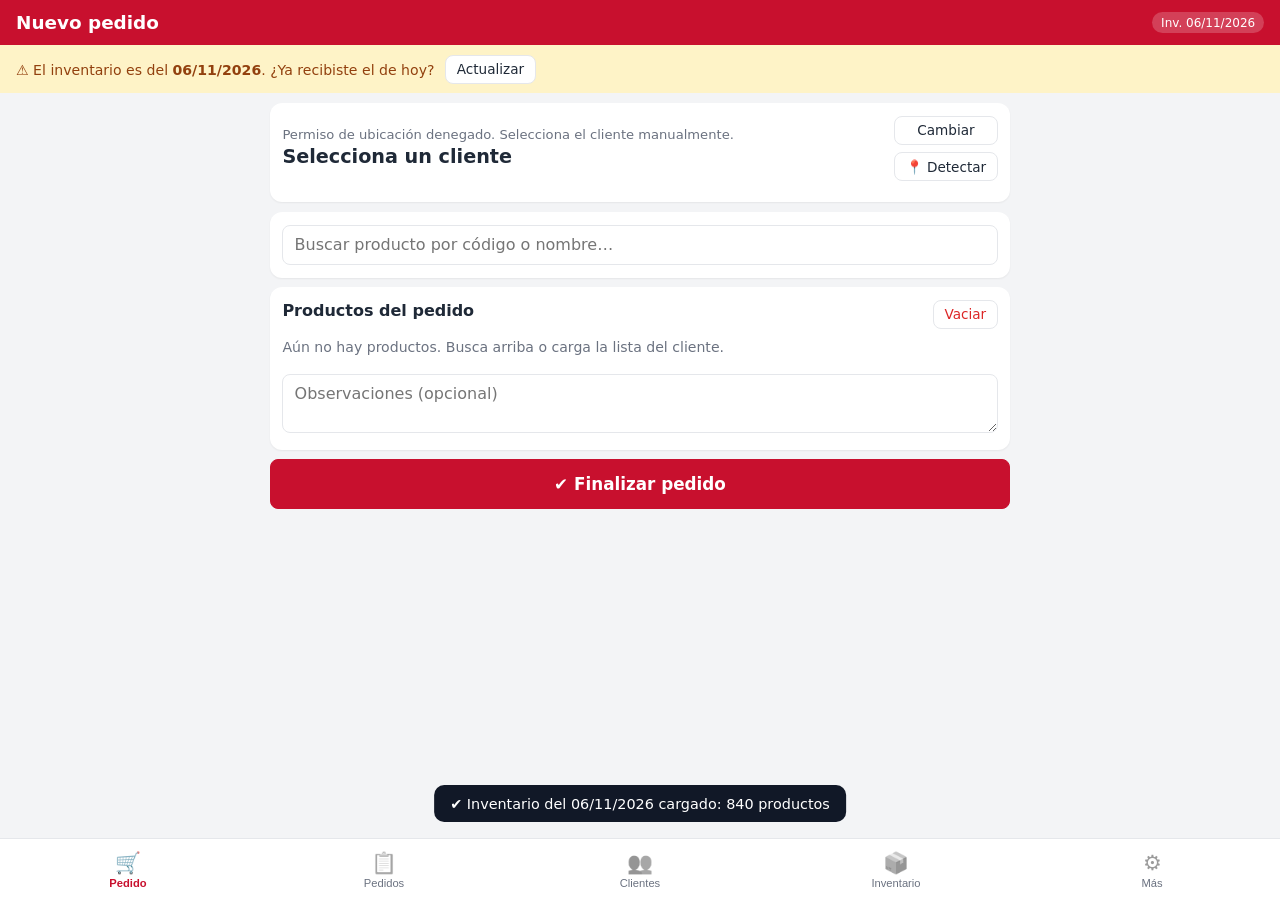
==== index.html @ 3f627df9 "Initial commit: Pedidos Colombina PWA" ====
<!DOCTYPE html>
<html lang="es">
<head>
  <meta charset="UTF-8">
  <meta name="viewport" content="width=device-width, initial-scale=1, viewport-fit=cover">
  <meta name="theme-color" content="#c8102e">
  <title>Pedidos Colombina</title>
  <link rel="manifest" href="manifest.webmanifest">
  <link rel="icon" href="icons/icon-192.png">
  <link rel="apple-touch-icon" href="icons/icon-192.png">
  <link rel="stylesheet" href="styles.css">
</head>
<body>
  <header class="topbar">
    <h1 id="viewTitle">Nuevo pedido</h1>
    <span id="invBadge" class="badge" title="Fecha del inventario cargado">Sin inventario</span>
  </header>

  <div id="banner" class="banner hidden"></div>

  <main>
    <!-- ================= NUEVO PEDIDO ================= -->
    <section id="view-pedido" class="view active">
      <div class="card client-card">
        <div class="row between">
          <div>
            <div class="muted small" id="clientStatus">Detectando ubicación…</div>
            <div class="client-name" id="clientName">—</div>
            <div class="muted small" id="clientInfo"></div>
          </div>
          <div class="col gap-s">
            <button class="btn small" id="btnPickClient">Cambiar</button>
            <button class="btn small ghost" id="btnLocate" title="Volver a detectar">📍 Detectar</button>
          </div>
        </div>
        <div id="nearbyList" class="chips"></div>
        <div id="clientActions" class="row gap-s wrap"></div>
      </div>

      <div class="card">
        <div class="search-wrap">
          <input type="search" id="prodSearch" placeholder="Buscar producto por código o nombre…" autocomplete="off">
        </div>
        <div id="prodResults" class="results"></div>
      </div>

      <div class="card">
        <div class="row between">
          <h2>Productos del pedido <span class="muted" id="lineCount"></span></h2>
          <button class="btn small ghost danger" id="btnClearOrder">Vaciar</button>
        </div>
        <div id="orderLines" class="lines"></div>
        <textarea id="orderNotes" rows="2" placeholder="Observaciones (opcional)"></textarea>
      </div>

      <div class="sticky-actions">
        <button class="btn primary block" id="btnFinish">✔ Finalizar pedido</button>
      </div>
    </section>

    <!-- ================= HISTORIAL ================= -->
    <section id="view-historial" class="view">
      <div class="card">
        <div class="row gap-s wrap">
          <input type="search" id="histSearch" placeholder="Buscar cliente…" class="grow">
          <input type="date" id="histFrom" title="Desde">
          <input type="date" id="histTo" title="Hasta">
        </div>
        <div class="row gap-s wrap mt">
          <button class="btn small" id="btnHistToday">Hoy</button>
          <button class="btn small" id="btnHistAll">Todos</button>
          <button class="btn small" id="btnSelAll">Seleccionar todos</button>
          <button class="btn small primary" id="btnExportSel">⬇ Exportar Excel</button>
        </div>
      </div>
      <div id="histList"></div>
    </section>

    <!-- ================= CLIENTES ================= -->
    <section id="view-clientes" class="view">
      <div class="card">
        <div class="row gap-s">
          <input type="search" id="cliSearch" placeholder="Buscar cliente…" class="grow">
          <button class="btn primary" id="btnNewClient">+ Nuevo</button>
        </div>
        <div class="row gap-s wrap mt">
          <label class="btn small">📥 Importar Excel<input type="file" id="cliImport" accept=".xlsx,.xls" hidden></label>
          <button class="btn small" id="btnCliExport">📤 Exportar Excel</button>
        </div>
      </div>
      <div id="cliList"></div>
    </section>

    <!-- ================= INVENTARIO ================= -->
    <section id="view-inventario" class="view">
      <div class="card">
        <div id="invSummary" class="muted"></div>
        <label class="btn primary block mt">📂 Cargar inventario del día (.xlsx)
          <input type="file" id="invFile" accept=".xlsx,.xls,application/vnd.openxmlformats-officedocument.spreadsheetml.sheet" hidden>
        </label>
        <p class="small muted">Consejo: con la app instalada, desde WhatsApp o Gmail usa <b>Compartir → Pedidos Colombina</b> sobre el Excel y el inventario se actualiza solo.</p>
      </div>
      <div class="card">
        <div class="row gap-s">
          <input type="search" id="invSearch" placeholder="Buscar producto…" class="grow">
          <select id="invFilter">
            <option value="all">Todos</option>
            <option value="ref">Referencias habituales</option>
            <option value="stock">Con disponible</option>
          </select>
        </div>
        <div id="invList" class="results mt"></div>
      </div>
    </section>

    <!-- ================= MÁS ================= -->
    <section id="view-mas" class="view">
      <div class="card">
        <h2>Ubicación</h2>
        <label class="field">Radio de detección automática (metros)
          <input type="number" id="setRadius" min="10" step="10">
        </label>
        <label class="row gap-s"><input type="checkbox" id="setDeduct"> Descontar del disponible los pedidos hechos después de cargar el inventario</label>
      </div>
      <div class="card">
        <h2>Copia de seguridad</h2>
        <p class="small muted">Los datos se guardan en este teléfono. Haz copias periódicas para no perder pedidos.</p>
        <div class="row gap-s wrap">
          <button class="btn" id="btnBackup">💾 Descargar copia</button>
          <label class="btn">♻ Restaurar copia<input type="file" id="restoreFile" accept=".json" hidden></label>
        </div>
      </div>
      <div class="card">
        <h2>Información</h2>
        <div id="stats" class="small muted"></div>
        <button class="btn small mt" id="btnInstall" hidden>📲 Instalar aplicación</button>
      </div>
    </section>
  </main>

  <nav class="tabbar">
    <button data-view="pedido" class="active"><span>🛒</span>Pedido</button>
    <button data-view="historial"><span>📋</span>Pedidos</button>
    <button data-view="clientes"><span>👥</span>Clientes</button>
    <button data-view="inventario"><span>📦</span>Inventario</button>
    <button data-view="mas"><span>⚙</span>Más</button>
  </nav>

  <!-- Modal genérico -->
  <div id="modal" class="modal hidden">
    <div class="modal-box">
      <div class="modal-head">
        <h2 id="modalTitle"></h2>
        <button class="btn ghost small" id="modalClose">✕</button>
      </div>
      <div id="modalBody" class="modal-body"></div>
    </div>
  </div>

  <div id="toast" class="toast hidden"></div>

  <script src="vendor/exceljs.min.js"></script>
  <script src="js/db.js"></script>
  <script src="js/excel.js"></script>
  <script src="js/app.js"></script>
</body>
</html>
---- styles.css ----
:root {
  --red: #c8102e;
  --red-dark: #9e0c24;
  --bg: #f3f4f6;
  --card: #fff;
  --text: #1f2937;
  --muted: #6b7280;
  --border: #e5e7eb;
  --ok: #059669;
  --warn: #d97706;
  --danger: #dc2626;
  --tabbar-h: 62px;
}
* { box-sizing: border-box; }
html, body { margin: 0; padding: 0; }
body {
  font-family: system-ui, -apple-system, "Segoe UI", Roboto, sans-serif;
  background: var(--bg); color: var(--text); font-size: 16px;
  padding-bottom: calc(var(--tabbar-h) + env(safe-area-inset-bottom));
  -webkit-tap-highlight-color: transparent;
}
h1 { font-size: 1.15rem; margin: 0; }
h2 { font-size: 1rem; margin: 0 0 .5rem; }
.hidden { display: none !important; }
.muted { color: var(--muted); }
.small { font-size: .82rem; }
.mt { margin-top: .6rem; }
.row { display: flex; align-items: center; }
.col { display: flex; flex-direction: column; }
.between { justify-content: space-between; }
.wrap { flex-wrap: wrap; }
.gap-s { gap: .45rem; }
.grow { flex: 1; min-width: 0; }

.topbar {
  position: sticky; top: 0; z-index: 20; background: var(--red); color: #fff;
  display: flex; align-items: center; justify-content: space-between;
  padding: .75rem 1rem; padding-top: calc(.75rem + env(safe-area-inset-top));
}
.badge { background: rgba(255,255,255,.2); padding: .2rem .55rem; border-radius: 999px; font-size: .75rem; }
.banner { background: #fef3c7; color: #92400e; padding: .6rem 1rem; font-size: .88rem; }
.banner button { margin-left: .4rem; }

main { padding: .6rem; max-width: 760px; margin: 0 auto; }
.view { display: none; }
.view.active { display: block; }
.card { background: var(--card); border-radius: 12px; padding: .8rem; margin-bottom: .6rem; box-shadow: 0 1px 2px rgba(0,0,0,.06); }

input, select, textarea {
  font: inherit; padding: .6rem .7rem; border: 1px solid var(--border); border-radius: 8px;
  background: #fff; width: 100%; color: var(--text);
}
input[type=checkbox] { width: auto; transform: scale(1.3); }
input[type=date] { width: auto; }
textarea { margin-top: .6rem; resize: vertical; }
.field { display: block; margin-bottom: .6rem; font-size: .85rem; color: var(--muted); }
.field input, .field select, .field textarea { margin-top: .25rem; color: var(--text); }

.btn {
  font: inherit; border: 1px solid var(--border); background: #fff; color: var(--text);
  padding: .55rem .9rem; border-radius: 8px; cursor: pointer; display: inline-flex;
  align-items: center; justify-content: center; gap: .3rem; white-space: nowrap; text-align: center;
}
.btn:active { transform: scale(.97); }
.btn.small { padding: .35rem .65rem; font-size: .85rem; }
.btn.primary { background: var(--red); color: #fff; border-color: var(--red); }
.btn.ok { background: var(--ok); color: #fff; border-color: var(--ok); }
.btn.ghost { background: transparent; }
.btn.danger { color: var(--danger); }
.btn.block { display: flex; width: 100%; padding: .85rem; font-size: 1.05rem; font-weight: 600; }
.btn:disabled { opacity: .5; }

.client-name { font-size: 1.2rem; font-weight: 700; margin: .15rem 0; }
.chips { display: flex; gap: .4rem; flex-wrap: wrap; margin-top: .5rem; }
.chip { border: 1px solid var(--border); background: #f9fafb; border-radius: 999px; padding: .3rem .7rem; font-size: .82rem; cursor: pointer; }
#clientActions:not(:empty) { margin-top: .5rem; }

.results { max-height: 45vh; overflow-y: auto; }
.results:empty { display: none; }
.item {
  display: flex; align-items: center; justify-content: space-between; gap: .5rem;
  padding: .6rem .3rem; border-bottom: 1px solid var(--border); cursor: pointer;
}
.item:last-child { border-bottom: none; }
.item .name { font-weight: 600; font-size: .92rem; }
.item .sub { font-size: .78rem; color: var(--muted); }
.stock { font-size: .8rem; font-weight: 600; white-space: nowrap; padding: .15rem .45rem; border-radius: 6px; background: #ecfdf5; color: var(--ok); }
.stock.low { background: #fffbeb; color: var(--warn); }
.stock.none { background: #fef2f2; color: var(--danger); }

.lines:empty::after { content: "Aún no hay productos. Busca arriba o carga la lista del cliente."; color: var(--muted); font-size: .88rem; display: block; padding: .6rem 0; }
.line { border-bottom: 1px solid var(--border); padding: .6rem 0; }
.line:last-child { border-bottom: none; }
.line .top { display: flex; justify-content: space-between; gap: .5rem; }
.line .controls { display: flex; align-items: center; gap: .4rem; margin-top: .45rem; flex-wrap: wrap; }
.stepper { display: flex; align-items: center; border: 1px solid var(--border); border-radius: 8px; overflow: hidden; }
.stepper button { border: none; background: #f3f4f6; width: 2.4rem; height: 2.4rem; font-size: 1.2rem; cursor: pointer; }
.stepper input { border: none; width: 3.6rem; text-align: center; border-radius: 0; padding: .4rem 0; }
.unit-toggle { display: flex; border: 1px solid var(--border); border-radius: 8px; overflow: hidden; }
.unit-toggle button { border: none; background: #fff; padding: .55rem .6rem; font-size: .82rem; cursor: pointer; }
.unit-toggle button.on { background: var(--red); color: #fff; }
.mini { width: 4.6rem !important; padding: .45rem .4rem !important; font-size: .85rem; }
.mini-label { font-size: .7rem; color: var(--muted); display: flex; flex-direction: column; }
.warn-text { color: var(--warn); font-size: .76rem; }

.sticky-actions { position: sticky; bottom: calc(var(--tabbar-h) + env(safe-area-inset-bottom) + .4rem); z-index: 5; }

.order-card { display: flex; gap: .6rem; align-items: flex-start; }
.order-card .grow { cursor: pointer; }
.date-head { font-size: .8rem; font-weight: 700; color: var(--muted); margin: .8rem .3rem .3rem; text-transform: uppercase; }
.tag { font-size: .7rem; padding: .1rem .4rem; border-radius: 4px; background: #eef2ff; color: #4338ca; margin-left: .3rem; }
.tag.ok { background: #ecfdf5; color: var(--ok); }

table.detail { width: 100%; border-collapse: collapse; font-size: .85rem; }
table.detail th, table.detail td { padding: .4rem .3rem; border-bottom: 1px solid var(--border); text-align: left; vertical-align: top; }
table.detail td.num, table.detail th.num { text-align: right; }

.tabbar {
  position: fixed; bottom: 0; left: 0; right: 0; height: calc(var(--tabbar-h) + env(safe-area-inset-bottom));
  padding-bottom: env(safe-area-inset-bottom); background: #fff; border-top: 1px solid var(--border);
  display: flex; z-index: 30;
}
.tabbar button {
  flex: 1; border: none; background: none; font-size: .7rem; color: var(--muted);
  display: flex; flex-direction: column; align-items: center; justify-content: center; gap: 2px; cursor: pointer;
}
.tabbar button span { font-size: 1.3rem; filter: grayscale(1); opacity: .7; }
.tabbar button.active { color: var(--red); font-weight: 700; }
.tabbar button.active span { filter: none; opacity: 1; }

.modal { position: fixed; inset: 0; background: rgba(0,0,0,.45); z-index: 50; display: flex; align-items: flex-end; justify-content: center; }
.modal-box { background: #fff; width: 100%; max-width: 760px; max-height: 92vh; border-radius: 16px 16px 0 0; display: flex; flex-direction: column; }
.modal-head { display: flex; justify-content: space-between; align-items: center; padding: .8rem 1rem; border-bottom: 1px solid var(--border); }
.modal-head h2 { margin: 0; }
.modal-body { padding: .8rem 1rem calc(1rem + env(safe-area-inset-bottom)); overflow-y: auto; }
@media (min-width: 700px) { .modal { align-items: center; } .modal-box { border-radius: 16px; } }

.toast {
  position: fixed; left: 50%; transform: translateX(-50%); bottom: calc(var(--tabbar-h) + 1rem + env(safe-area-inset-bottom));
  background: #111827; color: #fff; padding: .65rem 1rem; border-radius: 10px; z-index: 60; font-size: .9rem; max-width: 90vw; text-align: center;
}
.empty { text-align: center; color: var(--muted); padding: 1.5rem .5rem; font-size: .9rem; }
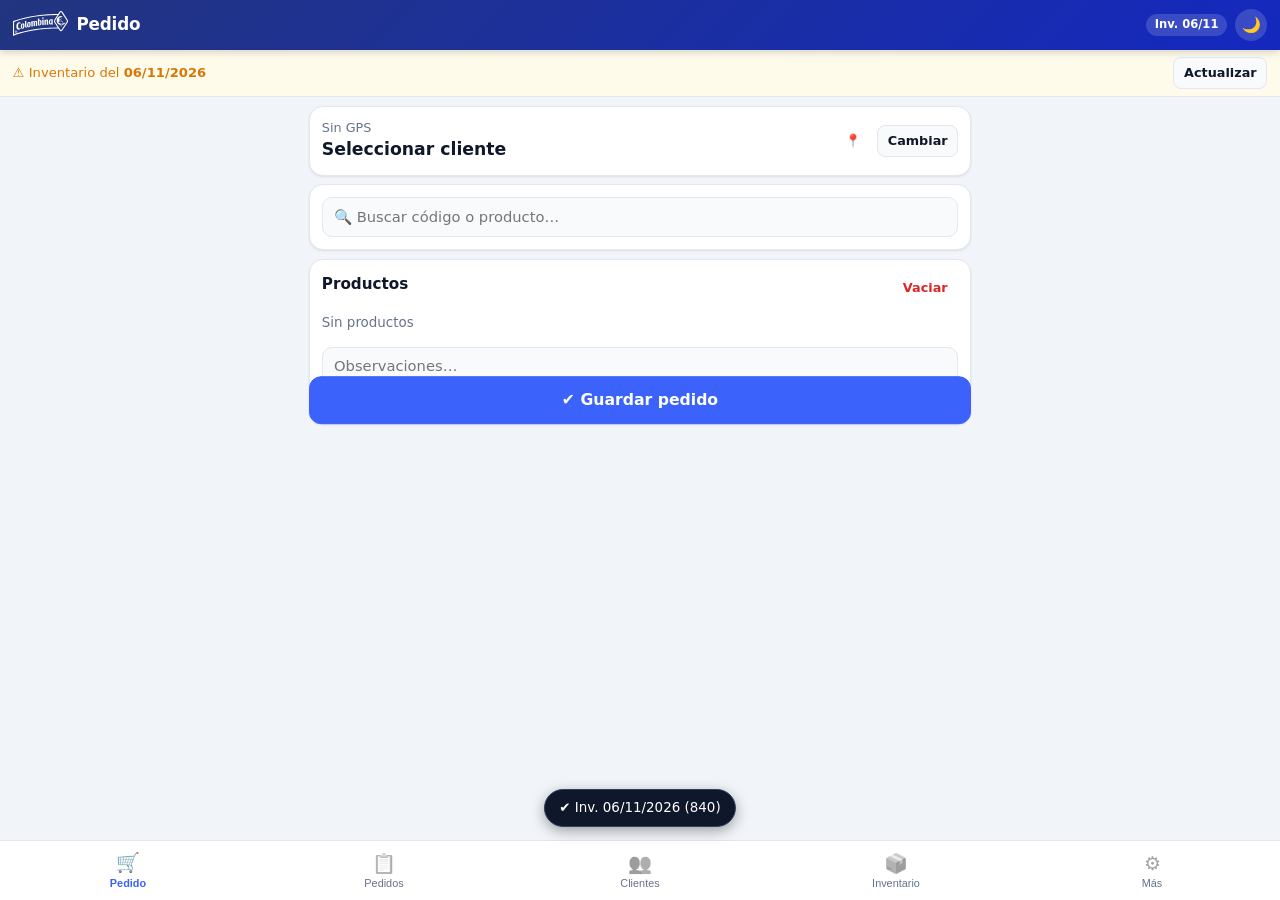
==== commit 67699954: "Redesign UI, add dark mode, compact mobile layout and official Colombina logo" ====
--- a/index.html
+++ b/index.html
@@ -2,8 +2,8 @@
 <html lang="es">
 <head>
   <meta charset="UTF-8">
-  <meta name="viewport" content="width=device-width, initial-scale=1, viewport-fit=cover">
-  <meta name="theme-color" content="#c8102e">
+  <meta name="viewport" content="width=device-width, initial-scale=1, maximum-scale=1, viewport-fit=cover">
+  <meta name="theme-color" content="#22357f" id="metaTheme">
   <title>Pedidos Colombina</title>
   <link rel="manifest" href="manifest.webmanifest">
   <link rel="icon" href="icons/icon-192.png">
@@ -12,8 +12,14 @@
 </head>
 <body>
   <header class="topbar">
-    <h1 id="viewTitle">Nuevo pedido</h1>
-    <span id="invBadge" class="badge" title="Fecha del inventario cargado">Sin inventario</span>
+    <div class="brand">
+      <img src="icons/logo.svg" alt="Colombina" class="brand-logo">
+      <h1 id="viewTitle">Pedido</h1>
+    </div>
+    <div class="row gap-s">
+      <span id="invBadge" class="badge">Sin inv.</span>
+      <button class="icon-btn" id="btnTheme" title="Cambiar tema" aria-label="Cambiar tema">🌙</button>
+    </div>
   </header>
 
   <div id="banner" class="banner hidden"></div>
@@ -23,14 +29,14 @@
     <section id="view-pedido" class="view active">
       <div class="card client-card">
         <div class="row between">
-          <div>
-            <div class="muted small" id="clientStatus">Detectando ubicación…</div>
+          <div class="grow min0">
+            <div class="muted small" id="clientStatus">Ubicando…</div>
             <div class="client-name" id="clientName">—</div>
-            <div class="muted small" id="clientInfo"></div>
+            <div class="muted small truncate" id="clientInfo"></div>
           </div>
-          <div class="col gap-s">
+          <div class="row gap-xs">
+            <button class="btn small ghost" id="btnLocate" title="Detectar ubicación">📍</button>
             <button class="btn small" id="btnPickClient">Cambiar</button>
-            <button class="btn small ghost" id="btnLocate" title="Volver a detectar">📍 Detectar</button>
           </div>
         </div>
         <div id="nearbyList" class="chips"></div>
@@ -38,39 +44,37 @@
       </div>
 
       <div class="card">
-        <div class="search-wrap">
-          <input type="search" id="prodSearch" placeholder="Buscar producto por código o nombre…" autocomplete="off">
-        </div>
+        <input type="search" id="prodSearch" placeholder="🔍 Buscar código o producto…" autocomplete="off">
         <div id="prodResults" class="results"></div>
       </div>
 
       <div class="card">
-        <div class="row between">
-          <h2>Productos del pedido <span class="muted" id="lineCount"></span></h2>
+        <div class="row between mb-xs">
+          <h2>Productos <span class="muted" id="lineCount"></span></h2>
           <button class="btn small ghost danger" id="btnClearOrder">Vaciar</button>
         </div>
         <div id="orderLines" class="lines"></div>
-        <textarea id="orderNotes" rows="2" placeholder="Observaciones (opcional)"></textarea>
+        <textarea id="orderNotes" rows="2" placeholder="Observaciones…"></textarea>
       </div>
 
       <div class="sticky-actions">
-        <button class="btn primary block" id="btnFinish">✔ Finalizar pedido</button>
+        <button class="btn primary block" id="btnFinish">✔ Guardar pedido</button>
       </div>
     </section>
 
     <!-- ================= HISTORIAL ================= -->
     <section id="view-historial" class="view">
       <div class="card">
-        <div class="row gap-s wrap">
-          <input type="search" id="histSearch" placeholder="Buscar cliente…" class="grow">
+        <input type="search" id="histSearch" placeholder="🔍 Buscar cliente o #…">
+        <div class="grid-2 mt">
           <input type="date" id="histFrom" title="Desde">
           <input type="date" id="histTo" title="Hasta">
         </div>
-        <div class="row gap-s wrap mt">
+        <div class="row gap-xs wrap mt">
           <button class="btn small" id="btnHistToday">Hoy</button>
           <button class="btn small" id="btnHistAll">Todos</button>
-          <button class="btn small" id="btnSelAll">Seleccionar todos</button>
-          <button class="btn small primary" id="btnExportSel">⬇ Exportar Excel</button>
+          <button class="btn small" id="btnSelAll">Selec. todos</button>
+          <button class="btn small primary grow" id="btnExportSel">⬇ Excel</button>
         </div>
       </div>
       <div id="histList"></div>
@@ -80,12 +84,12 @@
     <section id="view-clientes" class="view">
       <div class="card">
         <div class="row gap-s">
-          <input type="search" id="cliSearch" placeholder="Buscar cliente…" class="grow">
+          <input type="search" id="cliSearch" placeholder="🔍 Buscar cliente…" class="grow">
           <button class="btn primary" id="btnNewClient">+ Nuevo</button>
         </div>
-        <div class="row gap-s wrap mt">
-          <label class="btn small">📥 Importar Excel<input type="file" id="cliImport" accept=".xlsx,.xls" hidden></label>
-          <button class="btn small" id="btnCliExport">📤 Exportar Excel</button>
+        <div class="grid-2 mt">
+          <label class="btn small">📥 Importar<input type="file" id="cliImport" accept=".xlsx,.xls" hidden></label>
+          <button class="btn small" id="btnCliExport">📤 Exportar</button>
         </div>
       </div>
       <div id="cliList"></div>
@@ -94,19 +98,18 @@
     <!-- ================= INVENTARIO ================= -->
     <section id="view-inventario" class="view">
       <div class="card">
-        <div id="invSummary" class="muted"></div>
-        <label class="btn primary block mt">📂 Cargar inventario del día (.xlsx)
+        <div id="invSummary" class="small"></div>
+        <label class="btn primary block mt">📂 Cargar inventario (.xlsx)
           <input type="file" id="invFile" accept=".xlsx,.xls,application/vnd.openxmlformats-officedocument.spreadsheetml.sheet" hidden>
         </label>
-        <p class="small muted">Consejo: con la app instalada, desde WhatsApp o Gmail usa <b>Compartir → Pedidos Colombina</b> sobre el Excel y el inventario se actualiza solo.</p>
       </div>
       <div class="card">
         <div class="row gap-s">
-          <input type="search" id="invSearch" placeholder="Buscar producto…" class="grow">
-          <select id="invFilter">
+          <input type="search" id="invSearch" placeholder="🔍 Buscar producto…" class="grow">
+          <select id="invFilter" style="width:auto">
             <option value="all">Todos</option>
-            <option value="ref">Referencias habituales</option>
-            <option value="stock">Con disponible</option>
+            <option value="ref">⭐ Habituales</option>
+            <option value="stock">Disponible</option>
           </select>
         </div>
         <div id="invList" class="results mt"></div>
@@ -116,24 +119,30 @@
     <!-- ================= MÁS ================= -->
     <section id="view-mas" class="view">
       <div class="card">
-        <h2>Ubicación</h2>
-        <label class="field">Radio de detección automática (metros)
-          <input type="number" id="setRadius" min="10" step="10">
-        </label>
-        <label class="row gap-s"><input type="checkbox" id="setDeduct"> Descontar del disponible los pedidos hechos después de cargar el inventario</label>
-      </div>
-      <div class="card">
-        <h2>Copia de seguridad</h2>
-        <p class="small muted">Los datos se guardan en este teléfono. Haz copias periódicas para no perder pedidos.</p>
-        <div class="row gap-s wrap">
-          <button class="btn" id="btnBackup">💾 Descargar copia</button>
-          <label class="btn">♻ Restaurar copia<input type="file" id="restoreFile" accept=".json" hidden></label>
+        <h2>Apariencia</h2>
+        <div class="seg" id="themeSeg">
+          <button data-theme="auto">Auto</button>
+          <button data-theme="light">☀ Claro</button>
+          <button data-theme="dark">🌙 Oscuro</button>
         </div>
       </div>
       <div class="card">
-        <h2>Información</h2>
+        <h2>Ubicación y stock</h2>
+        <label class="field">Radio GPS (metros)
+          <input type="number" id="setRadius" min="10" step="10">
+        </label>
+        <label class="row gap-s small"><input type="checkbox" id="setDeduct"> Descontar pedidos del día</label>
+      </div>
+      <div class="card">
+        <h2>Respaldo</h2>
+        <div class="grid-2">
+          <button class="btn" id="btnBackup">💾 Guardar</button>
+          <label class="btn">♻ Restaurar<input type="file" id="restoreFile" accept=".json" hidden></label>
+        </div>
+      </div>
+      <div class="card">
         <div id="stats" class="small muted"></div>
-        <button class="btn small mt" id="btnInstall" hidden>📲 Instalar aplicación</button>
+        <button class="btn primary block mt" id="btnInstall" hidden>📲 Instalar app</button>
       </div>
     </section>
   </main>
@@ -146,7 +155,6 @@
     <button data-view="mas"><span>⚙</span>Más</button>
   </nav>
 
-  <!-- Modal genérico -->
   <div id="modal" class="modal hidden">
     <div class="modal-box">
       <div class="modal-head">
--- a/styles.css
+++ b/styles.css
@@ -1,142 +1,225 @@
 :root {
-  --red: #c8102e;
-  --red-dark: #9e0c24;
-  --bg: #f3f4f6;
-  --card: #fff;
-  --text: #1f2937;
-  --muted: #6b7280;
-  --border: #e5e7eb;
+  --brand: #22357f;
+  --brand-2: #1428bf;
+  --accent: #3b63fb;
+  --bg: #f1f5f9;
+  --card: #ffffff;
+  --surface: #f8fafc;
+  --text: #0f172a;
+  --muted: #64748b;
+  --border: #e2e8f0;
   --ok: #059669;
+  --ok-bg: #ecfdf5;
   --warn: #d97706;
+  --warn-bg: #fffbeb;
   --danger: #dc2626;
-  --tabbar-h: 62px;
-}
+  --danger-bg: #fef2f2;
+  --shadow: 0 1px 3px rgba(15, 23, 42, .06), 0 1px 2px rgba(15, 23, 42, .04);
+  --tabbar-h: 60px;
+}
+
+[data-theme="dark"] {
+  --brand: #152259;
+  --brand-2: #243b94;
+  --accent: #4f75ff;
+  --bg: #0b1120;
+  --card: #131c31;
+  --surface: #1c2842;
+  --text: #f1f5f9;
+  --muted: #94a3b8;
+  --border: #253352;
+  --ok: #34d399;
+  --ok-bg: rgba(16, 185, 129, .15);
+  --warn: #fbbf24;
+  --warn-bg: rgba(245, 158, 11, .16);
+  --danger: #f87171;
+  --danger-bg: rgba(239, 68, 68, .16);
+  --shadow: 0 2px 8px rgba(0, 0, 0, .35);
+  color-scheme: dark;
+}
+
 * { box-sizing: border-box; }
-html, body { margin: 0; padding: 0; }
+html, body { margin: 0; padding: 0; overflow-x: hidden; }
 body {
   font-family: system-ui, -apple-system, "Segoe UI", Roboto, sans-serif;
-  background: var(--bg); color: var(--text); font-size: 16px;
-  padding-bottom: calc(var(--tabbar-h) + env(safe-area-inset-bottom));
+  background: var(--bg); color: var(--text); font-size: 15px; line-height: 1.35;
+  padding-bottom: calc(var(--tabbar-h) + env(safe-area-inset-bottom) + .5rem);
   -webkit-tap-highlight-color: transparent;
 }
-h1 { font-size: 1.15rem; margin: 0; }
-h2 { font-size: 1rem; margin: 0 0 .5rem; }
+h1 { font-size: 1.05rem; font-weight: 700; margin: 0; letter-spacing: -.01em; }
+h2 { font-size: .95rem; font-weight: 700; margin: 0 0 .45rem; }
 .hidden { display: none !important; }
 .muted { color: var(--muted); }
-.small { font-size: .82rem; }
-.mt { margin-top: .6rem; }
+.small { font-size: .8rem; }
+.mt { margin-top: .55rem; }
+.mb-xs { margin-bottom: .25rem; }
 .row { display: flex; align-items: center; }
 .col { display: flex; flex-direction: column; }
 .between { justify-content: space-between; }
 .wrap { flex-wrap: wrap; }
-.gap-s { gap: .45rem; }
+.gap-xs { gap: .35rem; }
+.gap-s { gap: .5rem; }
 .grow { flex: 1; min-width: 0; }
-
+.min0 { min-width: 0; }
+.truncate { white-space: nowrap; overflow: hidden; text-overflow: ellipsis; }
+.grid-2 { display: grid; grid-template-columns: 1fr 1fr; gap: .45rem; }
+
+/* Header */
 .topbar {
-  position: sticky; top: 0; z-index: 20; background: var(--red); color: #fff;
-  display: flex; align-items: center; justify-content: space-between;
-  padding: .75rem 1rem; padding-top: calc(.75rem + env(safe-area-inset-top));
-}
-.badge { background: rgba(255,255,255,.2); padding: .2rem .55rem; border-radius: 999px; font-size: .75rem; }
-.banner { background: #fef3c7; color: #92400e; padding: .6rem 1rem; font-size: .88rem; }
-.banner button { margin-left: .4rem; }
-
-main { padding: .6rem; max-width: 760px; margin: 0 auto; }
+  position: sticky; top: 0; z-index: 20;
+  background: linear-gradient(135deg, var(--brand) 0%, var(--brand-2) 100%);
+  color: #fff; display: flex; align-items: center; justify-content: space-between;
+  padding: .55rem .8rem; padding-top: calc(.55rem + env(safe-area-inset-top));
+  box-shadow: 0 2px 8px rgba(0, 0, 0, .18);
+}
+.brand { display: flex; align-items: center; gap: .55rem; min-width: 0; }
+.brand-logo { height: 28px; width: auto; display: block; flex-shrink: 0; }
+.badge {
+  background: rgba(255, 255, 255, .16); backdrop-filter: blur(4px);
+  padding: .22rem .55rem; border-radius: 999px; font-size: .72rem; font-weight: 600; white-space: nowrap;
+}
+.icon-btn {
+  border: none; background: rgba(255, 255, 255, .16); color: #fff;
+  width: 32px; height: 32px; border-radius: 999px; font-size: .95rem;
+  display: inline-flex; align-items: center; justify-content: center; cursor: pointer;
+}
+.banner {
+  background: var(--warn-bg); color: var(--warn); border-bottom: 1px solid var(--border);
+  padding: .45rem .8rem; font-size: .82rem; display: flex; align-items: center; justify-content: space-between; gap: .5rem;
+}
+
+main { padding: .55rem; max-width: 680px; margin: 0 auto; }
 .view { display: none; }
 .view.active { display: block; }
-.card { background: var(--card); border-radius: 12px; padding: .8rem; margin-bottom: .6rem; box-shadow: 0 1px 2px rgba(0,0,0,.06); }
+.card {
+  background: var(--card); border: 1px solid var(--border); border-radius: 14px;
+  padding: .75rem; margin-bottom: .55rem; box-shadow: var(--shadow);
+}
 
 input, select, textarea {
-  font: inherit; padding: .6rem .7rem; border: 1px solid var(--border); border-radius: 8px;
-  background: #fff; width: 100%; color: var(--text);
-}
-input[type=checkbox] { width: auto; transform: scale(1.3); }
-input[type=date] { width: auto; }
-textarea { margin-top: .6rem; resize: vertical; }
-.field { display: block; margin-bottom: .6rem; font-size: .85rem; color: var(--muted); }
-.field input, .field select, .field textarea { margin-top: .25rem; color: var(--text); }
+  font: inherit; font-size: .92rem; padding: .55rem .7rem;
+  border: 1px solid var(--border); border-radius: 10px;
+  background: var(--surface); color: var(--text); width: 100%; min-width: 0;
+  transition: border-color .15s;
+}
+input:focus, select:focus, textarea:focus { outline: none; border-color: var(--accent); }
+input[type=checkbox] { width: 18px; height: 18px; accent-color: var(--accent); flex-shrink: 0; }
+textarea { margin-top: .5rem; resize: vertical; }
+.field { display: block; margin-bottom: .55rem; font-size: .8rem; color: var(--muted); }
+.field input, .field select { margin-top: .2rem; }
 
 .btn {
-  font: inherit; border: 1px solid var(--border); background: #fff; color: var(--text);
-  padding: .55rem .9rem; border-radius: 8px; cursor: pointer; display: inline-flex;
-  align-items: center; justify-content: center; gap: .3rem; white-space: nowrap; text-align: center;
+  font: inherit; font-size: .88rem; font-weight: 600;
+  border: 1px solid var(--border); background: var(--surface); color: var(--text);
+  padding: .5rem .8rem; border-radius: 10px; cursor: pointer;
+  display: inline-flex; align-items: center; justify-content: center; gap: .3rem;
+  white-space: nowrap; text-align: center; text-decoration: none; min-height: 38px;
 }
 .btn:active { transform: scale(.97); }
-.btn.small { padding: .35rem .65rem; font-size: .85rem; }
-.btn.primary { background: var(--red); color: #fff; border-color: var(--red); }
-.btn.ok { background: var(--ok); color: #fff; border-color: var(--ok); }
-.btn.ghost { background: transparent; }
+.btn.small { padding: .32rem .6rem; font-size: .8rem; min-height: 32px; border-radius: 8px; }
+.btn.primary { background: var(--accent); color: #fff; border-color: var(--accent); }
+.btn.ghost { background: transparent; border-color: transparent; }
 .btn.danger { color: var(--danger); }
-.btn.block { display: flex; width: 100%; padding: .85rem; font-size: 1.05rem; font-weight: 600; }
-.btn:disabled { opacity: .5; }
-
-.client-name { font-size: 1.2rem; font-weight: 700; margin: .15rem 0; }
-.chips { display: flex; gap: .4rem; flex-wrap: wrap; margin-top: .5rem; }
-.chip { border: 1px solid var(--border); background: #f9fafb; border-radius: 999px; padding: .3rem .7rem; font-size: .82rem; cursor: pointer; }
-#clientActions:not(:empty) { margin-top: .5rem; }
-
-.results { max-height: 45vh; overflow-y: auto; }
+.btn.block { display: flex; width: 100%; padding: .78rem; font-size: .98rem; border-radius: 12px; }
+
+.seg {
+  display: grid; grid-template-columns: repeat(3, 1fr); gap: .25rem;
+  background: var(--surface); padding: .22rem; border-radius: 10px; border: 1px solid var(--border);
+}
+.seg button {
+  border: none; background: transparent; color: var(--muted); font: inherit;
+  font-size: .84rem; font-weight: 600; padding: .45rem; border-radius: 8px; cursor: pointer;
+}
+.seg button.on { background: var(--card); color: var(--text); box-shadow: var(--shadow); }
+
+.client-name { font-size: 1.08rem; font-weight: 700; margin: .1rem 0; word-break: break-word; }
+.chips { display: flex; gap: .35rem; flex-wrap: wrap; }
+.chips:not(:empty) { margin-top: .45rem; }
+.chip {
+  border: 1px solid var(--border); background: var(--surface); color: var(--text);
+  border-radius: 999px; padding: .26rem .65rem; font-size: .78rem; cursor: pointer;
+}
+#clientActions:not(:empty) { margin-top: .45rem; }
+
+.results { max-height: 44vh; overflow-y: auto; margin-top: .25rem; }
 .results:empty { display: none; }
 .item {
   display: flex; align-items: center; justify-content: space-between; gap: .5rem;
-  padding: .6rem .3rem; border-bottom: 1px solid var(--border); cursor: pointer;
+  padding: .55rem .2rem; border-bottom: 1px solid var(--border); cursor: pointer;
 }
 .item:last-child { border-bottom: none; }
-.item .name { font-weight: 600; font-size: .92rem; }
-.item .sub { font-size: .78rem; color: var(--muted); }
-.stock { font-size: .8rem; font-weight: 600; white-space: nowrap; padding: .15rem .45rem; border-radius: 6px; background: #ecfdf5; color: var(--ok); }
-.stock.low { background: #fffbeb; color: var(--warn); }
-.stock.none { background: #fef2f2; color: var(--danger); }
-
-.lines:empty::after { content: "Aún no hay productos. Busca arriba o carga la lista del cliente."; color: var(--muted); font-size: .88rem; display: block; padding: .6rem 0; }
-.line { border-bottom: 1px solid var(--border); padding: .6rem 0; }
+.item .name { font-weight: 600; font-size: .88rem; }
+.item .sub { font-size: .75rem; color: var(--muted); }
+.stock {
+  font-size: .75rem; font-weight: 700; white-space: nowrap;
+  padding: .18rem .48rem; border-radius: 6px; background: var(--ok-bg); color: var(--ok); flex-shrink: 0;
+}
+.stock.low { background: var(--warn-bg); color: var(--warn); }
+.stock.none { background: var(--danger-bg); color: var(--danger); }
+
+.lines:empty::after { content: "Sin productos"; color: var(--muted); font-size: .84rem; display: block; padding: .4rem 0; }
+.line { border-bottom: 1px solid var(--border); padding: .55rem 0; }
 .line:last-child { border-bottom: none; }
-.line .top { display: flex; justify-content: space-between; gap: .5rem; }
-.line .controls { display: flex; align-items: center; gap: .4rem; margin-top: .45rem; flex-wrap: wrap; }
-.stepper { display: flex; align-items: center; border: 1px solid var(--border); border-radius: 8px; overflow: hidden; }
-.stepper button { border: none; background: #f3f4f6; width: 2.4rem; height: 2.4rem; font-size: 1.2rem; cursor: pointer; }
-.stepper input { border: none; width: 3.6rem; text-align: center; border-radius: 0; padding: .4rem 0; }
-.unit-toggle { display: flex; border: 1px solid var(--border); border-radius: 8px; overflow: hidden; }
-.unit-toggle button { border: none; background: #fff; padding: .55rem .6rem; font-size: .82rem; cursor: pointer; }
-.unit-toggle button.on { background: var(--red); color: #fff; }
-.mini { width: 4.6rem !important; padding: .45rem .4rem !important; font-size: .85rem; }
-.mini-label { font-size: .7rem; color: var(--muted); display: flex; flex-direction: column; }
-.warn-text { color: var(--warn); font-size: .76rem; }
-
-.sticky-actions { position: sticky; bottom: calc(var(--tabbar-h) + env(safe-area-inset-bottom) + .4rem); z-index: 5; }
-
-.order-card { display: flex; gap: .6rem; align-items: flex-start; }
-.order-card .grow { cursor: pointer; }
-.date-head { font-size: .8rem; font-weight: 700; color: var(--muted); margin: .8rem .3rem .3rem; text-transform: uppercase; }
-.tag { font-size: .7rem; padding: .1rem .4rem; border-radius: 4px; background: #eef2ff; color: #4338ca; margin-left: .3rem; }
-.tag.ok { background: #ecfdf5; color: var(--ok); }
-
-table.detail { width: 100%; border-collapse: collapse; font-size: .85rem; }
-table.detail th, table.detail td { padding: .4rem .3rem; border-bottom: 1px solid var(--border); text-align: left; vertical-align: top; }
+.line .top { display: flex; justify-content: space-between; align-items: flex-start; gap: .4rem; }
+.line .controls {
+  display: grid; grid-template-columns: auto auto 1fr 1fr; gap: .38rem;
+  align-items: end; margin-top: .42rem;
+}
+.stepper { display: flex; align-items: center; border: 1px solid var(--border); border-radius: 9px; overflow: hidden; background: var(--surface); height: 36px; }
+.stepper button { border: none; background: transparent; color: var(--text); width: 2.1rem; height: 100%; font-size: 1.15rem; cursor: pointer; }
+.stepper input { border: none; background: var(--card); width: 3.1rem; height: 100%; text-align: center; border-radius: 0; padding: 0; font-weight: 700; }
+.unit-toggle { display: flex; border: 1px solid var(--border); border-radius: 9px; overflow: hidden; height: 36px; background: var(--surface); }
+.unit-toggle button { border: none; background: transparent; color: var(--muted); padding: 0 .52rem; font-size: .78rem; font-weight: 700; cursor: pointer; }
+.unit-toggle button.on { background: var(--accent); color: #fff; }
+.mini { height: 36px; padding: .25rem .4rem !important; font-size: .84rem; text-align: center; }
+.mini-label { font-size: .68rem; color: var(--muted); display: flex; flex-direction: column; gap: 2px; min-width: 0; }
+.warn-text { color: var(--warn); font-size: .74rem; font-weight: 600; }
+
+.sticky-actions { position: sticky; bottom: calc(var(--tabbar-h) + env(safe-area-inset-bottom) + .35rem); z-index: 5; }
+
+.order-card { display: flex; gap: .55rem; align-items: center; }
+.order-card .grow { cursor: pointer; min-width: 0; }
+.date-head { font-size: .74rem; font-weight: 700; color: var(--muted); margin: .7rem .2rem .25rem; text-transform: uppercase; letter-spacing: .03em; }
+.tag { font-size: .68rem; font-weight: 600; padding: .1rem .4rem; border-radius: 5px; background: var(--surface); color: var(--accent); margin-left: .25rem; }
+.tag.ok { background: var(--ok-bg); color: var(--ok); }
+
+.table-wrap { overflow-x: auto; margin-top: .45rem; }
+table.detail { width: 100%; border-collapse: collapse; font-size: .82rem; }
+table.detail th, table.detail td { padding: .38rem .28rem; border-bottom: 1px solid var(--border); text-align: left; }
 table.detail td.num, table.detail th.num { text-align: right; }
 
 .tabbar {
-  position: fixed; bottom: 0; left: 0; right: 0; height: calc(var(--tabbar-h) + env(safe-area-inset-bottom));
-  padding-bottom: env(safe-area-inset-bottom); background: #fff; border-top: 1px solid var(--border);
+  position: fixed; bottom: 0; left: 0; right: 0;
+  height: calc(var(--tabbar-h) + env(safe-area-inset-bottom));
+  padding-bottom: env(safe-area-inset-bottom);
+  background: var(--card); border-top: 1px solid var(--border);
   display: flex; z-index: 30;
 }
 .tabbar button {
-  flex: 1; border: none; background: none; font-size: .7rem; color: var(--muted);
+  flex: 1; border: none; background: none; font-size: .68rem; color: var(--muted);
   display: flex; flex-direction: column; align-items: center; justify-content: center; gap: 2px; cursor: pointer;
 }
-.tabbar button span { font-size: 1.3rem; filter: grayscale(1); opacity: .7; }
-.tabbar button.active { color: var(--red); font-weight: 700; }
-.tabbar button.active span { filter: none; opacity: 1; }
-
-.modal { position: fixed; inset: 0; background: rgba(0,0,0,.45); z-index: 50; display: flex; align-items: flex-end; justify-content: center; }
-.modal-box { background: #fff; width: 100%; max-width: 760px; max-height: 92vh; border-radius: 16px 16px 0 0; display: flex; flex-direction: column; }
-.modal-head { display: flex; justify-content: space-between; align-items: center; padding: .8rem 1rem; border-bottom: 1px solid var(--border); }
+.tabbar button span { font-size: 1.2rem; filter: grayscale(1); opacity: .65; transition: transform .15s; }
+.tabbar button.active { color: var(--accent); font-weight: 700; }
+.tabbar button.active span { filter: none; opacity: 1; transform: translateY(-1px); }
+
+.modal { position: fixed; inset: 0; background: rgba(2, 6, 23, .6); backdrop-filter: blur(2px); z-index: 50; display: flex; align-items: flex-end; justify-content: center; }
+.modal-box { background: var(--card); color: var(--text); width: 100%; max-width: 680px; max-height: 90vh; border-radius: 18px 18px 0 0; display: flex; flex-direction: column; border: 1px solid var(--border); }
+.modal-head { display: flex; justify-content: space-between; align-items: center; padding: .7rem .9rem; border-bottom: 1px solid var(--border); }
 .modal-head h2 { margin: 0; }
-.modal-body { padding: .8rem 1rem calc(1rem + env(safe-area-inset-bottom)); overflow-y: auto; }
-@media (min-width: 700px) { .modal { align-items: center; } .modal-box { border-radius: 16px; } }
+.modal-body { padding: .75rem .9rem calc(.9rem + env(safe-area-inset-bottom)); overflow-y: auto; }
+@media (min-width: 700px) { .modal { align-items: center; } .modal-box { border-radius: 18px; } }
 
 .toast {
-  position: fixed; left: 50%; transform: translateX(-50%); bottom: calc(var(--tabbar-h) + 1rem + env(safe-area-inset-bottom));
-  background: #111827; color: #fff; padding: .65rem 1rem; border-radius: 10px; z-index: 60; font-size: .9rem; max-width: 90vw; text-align: center;
-}
-.empty { text-align: center; color: var(--muted); padding: 1.5rem .5rem; font-size: .9rem; }
+  position: fixed; left: 50%; transform: translateX(-50%);
+  bottom: calc(var(--tabbar-h) + .8rem + env(safe-area-inset-bottom));
+  background: #0f172a; color: #fff; border: 1px solid #334155;
+  padding: .55rem .9rem; border-radius: 999px; z-index: 60; font-size: .84rem;
+  max-width: 92vw; text-align: center; box-shadow: 0 4px 14px rgba(0, 0, 0, .35);
+}
+.empty { text-align: center; color: var(--muted); padding: 1.1rem .4rem; font-size: .84rem; }
+
+@media (max-width: 360px) {
+  .line .controls { grid-template-columns: auto auto; }
+  .brand h1 { font-size: .95rem; }
+}
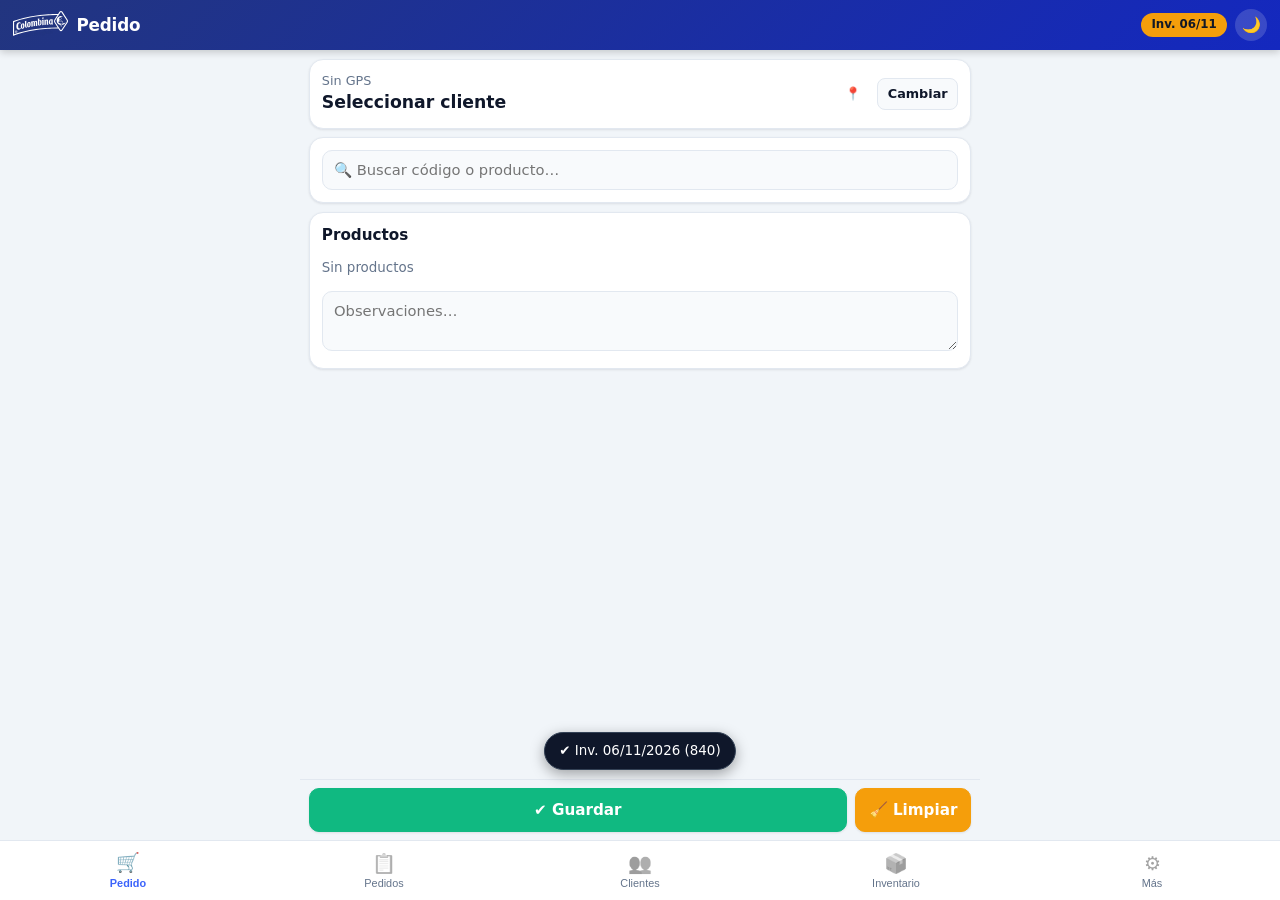
==== commit 40736717: "Apply 15 UX/functional improvements and bug fixes" ====
--- a/index.html
+++ b/index.html
@@ -17,12 +17,10 @@
       <h1 id="viewTitle">Pedido</h1>
     </div>
     <div class="row gap-s">
-      <span id="invBadge" class="badge">Sin inv.</span>
+      <button id="invBadge" class="badge warn" data-go="mas" title="Estado del inventario">Sin inv.</button>
       <button class="icon-btn" id="btnTheme" title="Cambiar tema" aria-label="Cambiar tema">🌙</button>
     </div>
   </header>
-
-  <div id="banner" class="banner hidden"></div>
 
   <main>
     <!-- ================= NUEVO PEDIDO ================= -->
@@ -49,16 +47,14 @@
       </div>
 
       <div class="card">
-        <div class="row between mb-xs">
-          <h2>Productos <span class="muted" id="lineCount"></span></h2>
-          <button class="btn small ghost danger" id="btnClearOrder">Vaciar</button>
-        </div>
+        <h2>Productos <span class="muted" id="lineCount"></span></h2>
         <div id="orderLines" class="lines"></div>
         <textarea id="orderNotes" rows="2" placeholder="Observaciones…"></textarea>
       </div>
 
-      <div class="sticky-actions">
-        <button class="btn primary block" id="btnFinish">✔ Guardar pedido</button>
+      <div class="fixed-actions">
+        <button class="btn ok grow" id="btnFinish">✔ Guardar</button>
+        <button class="btn warn" id="btnClearOrder">🧹 Limpiar</button>
       </div>
     </section>
 
@@ -66,15 +62,17 @@
     <section id="view-historial" class="view">
       <div class="card">
         <input type="search" id="histSearch" placeholder="🔍 Buscar cliente o #…">
-        <div class="grid-2 mt">
+        <div class="small muted mt">Fechas:</div>
+        <div class="grid-2 mt-xs">
           <input type="date" id="histFrom" title="Desde">
           <input type="date" id="histTo" title="Hasta">
         </div>
         <div class="row gap-xs wrap mt">
           <button class="btn small" id="btnHistToday">Hoy</button>
           <button class="btn small" id="btnHistAll">Todos</button>
+          <button class="btn small" id="btnHistDown">Descargados</button>
           <button class="btn small" id="btnSelAll">Selec. todos</button>
-          <button class="btn small primary grow" id="btnExportSel">⬇ Excel</button>
+          <button class="btn small primary grow" id="btnExportSel">⬇ Descargar</button>
         </div>
       </div>
       <div id="histList"></div>
@@ -97,13 +95,7 @@
 
     <!-- ================= INVENTARIO ================= -->
     <section id="view-inventario" class="view">
-      <div class="card">
-        <div id="invSummary" class="small"></div>
-        <label class="btn primary block mt">📂 Cargar inventario (.xlsx)
-          <input type="file" id="invFile" accept=".xlsx,.xls,application/vnd.openxmlformats-officedocument.spreadsheetml.sheet" hidden>
-        </label>
-      </div>
-      <div class="card">
+      <div class="card inv-card">
         <div class="row gap-s">
           <input type="search" id="invSearch" placeholder="🔍 Buscar producto…" class="grow">
           <select id="invFilter" style="width:auto">
@@ -112,12 +104,19 @@
             <option value="stock">Disponible</option>
           </select>
         </div>
-        <div id="invList" class="results mt"></div>
+        <div id="invList" class="inv-results"></div>
       </div>
     </section>
 
     <!-- ================= MÁS ================= -->
     <section id="view-mas" class="view">
+      <div class="card">
+        <h2>Inventario</h2>
+        <div id="invSummary" class="small"></div>
+        <label class="btn primary block mt">📂 Cargar inventario (.xlsx)
+          <input type="file" id="invFile" accept=".xlsx,.xls,application/vnd.openxmlformats-officedocument.spreadsheetml.sheet" hidden>
+        </label>
+      </div>
       <div class="card">
         <h2>Apariencia</h2>
         <div class="seg" id="themeSeg">
--- a/styles.css
+++ b/styles.css
@@ -8,14 +8,16 @@
   --text: #0f172a;
   --muted: #64748b;
   --border: #e2e8f0;
-  --ok: #059669;
+  --ok: #10b981;
   --ok-bg: #ecfdf5;
-  --warn: #d97706;
+  --warn: #f59e0b;
   --warn-bg: #fffbeb;
   --danger: #dc2626;
   --danger-bg: #fef2f2;
   --shadow: 0 1px 3px rgba(15, 23, 42, .06), 0 1px 2px rgba(15, 23, 42, .04);
+  --topbar-h: 50px;
   --tabbar-h: 60px;
+  --actions-h: 62px;
 }
 
 [data-theme="dark"] {
@@ -28,9 +30,9 @@
   --text: #f1f5f9;
   --muted: #94a3b8;
   --border: #253352;
-  --ok: #34d399;
+  --ok: #10b981;
   --ok-bg: rgba(16, 185, 129, .15);
-  --warn: #fbbf24;
+  --warn: #f59e0b;
   --warn-bg: rgba(245, 158, 11, .16);
   --danger: #f87171;
   --danger-bg: rgba(239, 68, 68, .16);
@@ -43,6 +45,7 @@
 body {
   font-family: system-ui, -apple-system, "Segoe UI", Roboto, sans-serif;
   background: var(--bg); color: var(--text); font-size: 15px; line-height: 1.35;
+  padding-top: calc(var(--topbar-h) + env(safe-area-inset-top));
   padding-bottom: calc(var(--tabbar-h) + env(safe-area-inset-bottom) + .5rem);
   -webkit-tap-highlight-color: transparent;
 }
@@ -52,6 +55,7 @@
 .muted { color: var(--muted); }
 .small { font-size: .8rem; }
 .mt { margin-top: .55rem; }
+.mt-xs { margin-top: .25rem; }
 .mb-xs { margin-bottom: .25rem; }
 .row { display: flex; align-items: center; }
 .col { display: flex; flex-direction: column; }
@@ -64,33 +68,42 @@
 .truncate { white-space: nowrap; overflow: hidden; text-overflow: ellipsis; }
 .grid-2 { display: grid; grid-template-columns: 1fr 1fr; gap: .45rem; }
 
-/* Header */
+/* Barra superior fija */
 .topbar {
-  position: sticky; top: 0; z-index: 20;
+  position: fixed; top: 0; left: 0; right: 0; z-index: 40;
+  height: calc(var(--topbar-h) + env(safe-area-inset-top));
+  padding: 0 .8rem; padding-top: env(safe-area-inset-top);
   background: linear-gradient(135deg, var(--brand) 0%, var(--brand-2) 100%);
   color: #fff; display: flex; align-items: center; justify-content: space-between;
-  padding: .55rem .8rem; padding-top: calc(.55rem + env(safe-area-inset-top));
-  box-shadow: 0 2px 8px rgba(0, 0, 0, .18);
+  box-shadow: 0 2px 8px rgba(0, 0, 0, .2);
 }
 .brand { display: flex; align-items: center; gap: .55rem; min-width: 0; }
 .brand-logo { height: 28px; width: auto; display: block; flex-shrink: 0; }
 .badge {
-  background: rgba(255, 255, 255, .16); backdrop-filter: blur(4px);
-  padding: .22rem .55rem; border-radius: 999px; font-size: .72rem; font-weight: 600; white-space: nowrap;
-}
+  font: inherit; border: none; cursor: pointer;
+  padding: .28rem .65rem; border-radius: 999px; font-size: .74rem; font-weight: 700; white-space: nowrap;
+}
+.badge.ok { background: #10b981; color: #fff; }
+.badge.warn { background: #f59e0b; color: #111827; }
 .icon-btn {
   border: none; background: rgba(255, 255, 255, .16); color: #fff;
   width: 32px; height: 32px; border-radius: 999px; font-size: .95rem;
   display: inline-flex; align-items: center; justify-content: center; cursor: pointer;
 }
-.banner {
-  background: var(--warn-bg); color: var(--warn); border-bottom: 1px solid var(--border);
-  padding: .45rem .8rem; font-size: .82rem; display: flex; align-items: center; justify-content: space-between; gap: .5rem;
-}
 
 main { padding: .55rem; max-width: 680px; margin: 0 auto; }
 .view { display: none; }
 .view.active { display: block; }
+#view-pedido.active { padding-bottom: calc(var(--actions-h) + .5rem); }
+
+/* Inventario a pantalla completa entre barra superior e inferior */
+#view-inventario.active {
+  display: flex; flex-direction: column;
+  height: calc(100dvh - var(--topbar-h) - var(--tabbar-h) - env(safe-area-inset-top) - env(safe-area-inset-bottom) - 1.1rem);
+}
+.inv-card { flex: 1; display: flex; flex-direction: column; min-height: 0; margin-bottom: 0; }
+.inv-results { flex: 1; overflow-y: auto; margin-top: .35rem; }
+
 .card {
   background: var(--card); border: 1px solid var(--border); border-radius: 14px;
   padding: .75rem; margin-bottom: .55rem; box-shadow: var(--shadow);
@@ -117,7 +130,9 @@
 }
 .btn:active { transform: scale(.97); }
 .btn.small { padding: .32rem .6rem; font-size: .8rem; min-height: 32px; border-radius: 8px; }
-.btn.primary { background: var(--accent); color: #fff; border-color: var(--accent); }
+.btn.primary, .btn.on { background: var(--accent); color: #fff; border-color: var(--accent); }
+.btn.ok { background: #10b981; color: #fff; border-color: #10b981; }
+.btn.warn { background: #f59e0b; color: #fff; border-color: #f59e0b; }
 .btn.ghost { background: transparent; border-color: transparent; }
 .btn.danger { color: var(--danger); }
 .btn.block { display: flex; width: 100%; padding: .78rem; font-size: .98rem; border-radius: 12px; }
@@ -175,10 +190,22 @@
 .mini-label { font-size: .68rem; color: var(--muted); display: flex; flex-direction: column; gap: 2px; min-width: 0; }
 .warn-text { color: var(--warn); font-size: .74rem; font-weight: 600; }
 
-.sticky-actions { position: sticky; bottom: calc(var(--tabbar-h) + env(safe-area-inset-bottom) + .35rem); z-index: 5; }
+/* Barra fija inferior de acciones del pedido */
+.fixed-actions {
+  position: fixed; left: 0; right: 0;
+  bottom: calc(var(--tabbar-h) + env(safe-area-inset-bottom));
+  z-index: 25; max-width: 680px; margin: 0 auto;
+  padding: .5rem .55rem; background: var(--bg); border-top: 1px solid var(--border);
+  display: flex; gap: .5rem;
+}
+.fixed-actions .btn { min-height: 44px; font-size: .95rem; box-shadow: var(--shadow); }
 
 .order-card { display: flex; gap: .55rem; align-items: center; }
 .order-card .grow { cursor: pointer; min-width: 0; }
+.order-num {
+  font-size: .78rem; font-weight: 700; color: #fff; background: var(--brand);
+  padding: .15rem .45rem; border-radius: 6px; margin-right: .35rem; flex-shrink: 0;
+}
 .date-head { font-size: .74rem; font-weight: 700; color: var(--muted); margin: .7rem .2rem .25rem; text-transform: uppercase; letter-spacing: .03em; }
 .tag { font-size: .68rem; font-weight: 600; padding: .1rem .4rem; border-radius: 5px; background: var(--surface); color: var(--accent); margin-left: .25rem; }
 .tag.ok { background: var(--ok-bg); color: var(--ok); }
@@ -212,7 +239,7 @@
 
 .toast {
   position: fixed; left: 50%; transform: translateX(-50%);
-  bottom: calc(var(--tabbar-h) + .8rem + env(safe-area-inset-bottom));
+  bottom: calc(var(--tabbar-h) + 4.4rem + env(safe-area-inset-bottom));
   background: #0f172a; color: #fff; border: 1px solid #334155;
   padding: .55rem .9rem; border-radius: 999px; z-index: 60; font-size: .84rem;
   max-width: 92vw; text-align: center; box-shadow: 0 4px 14px rgba(0, 0, 0, .35);
